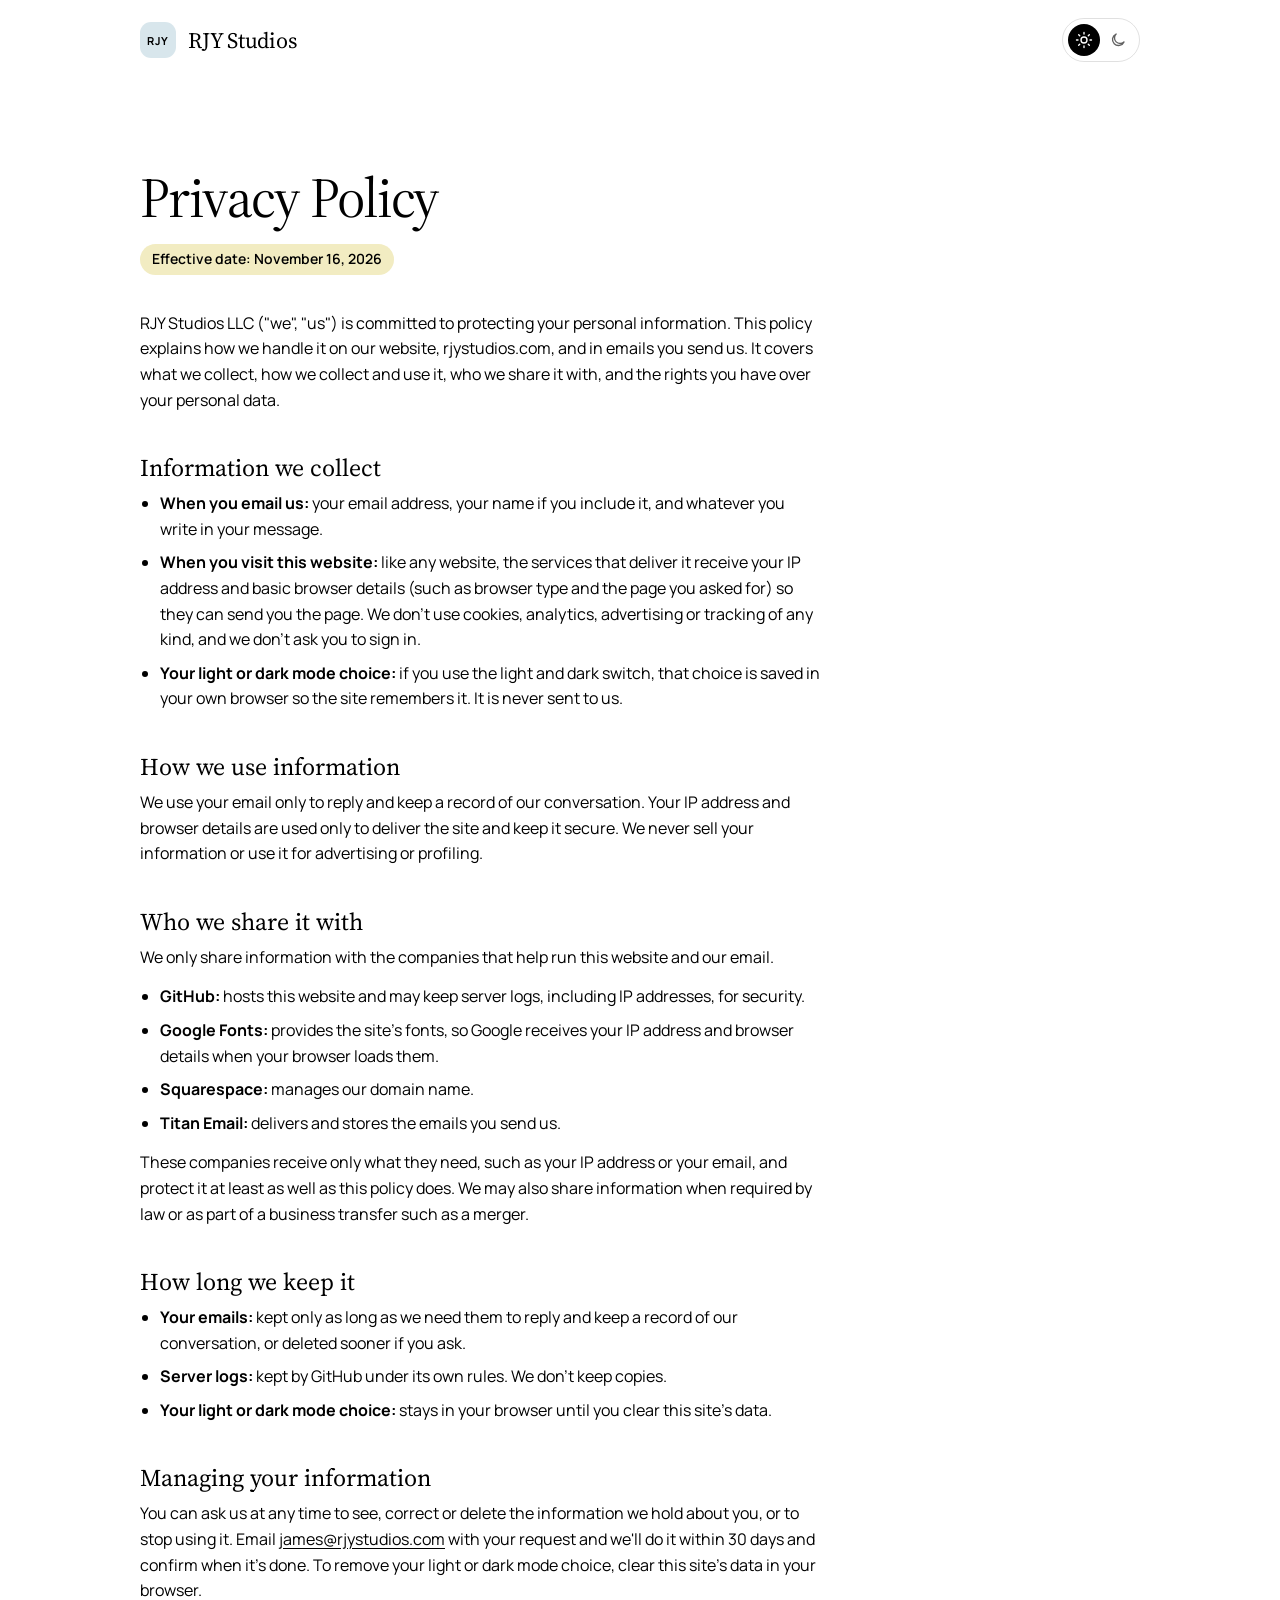
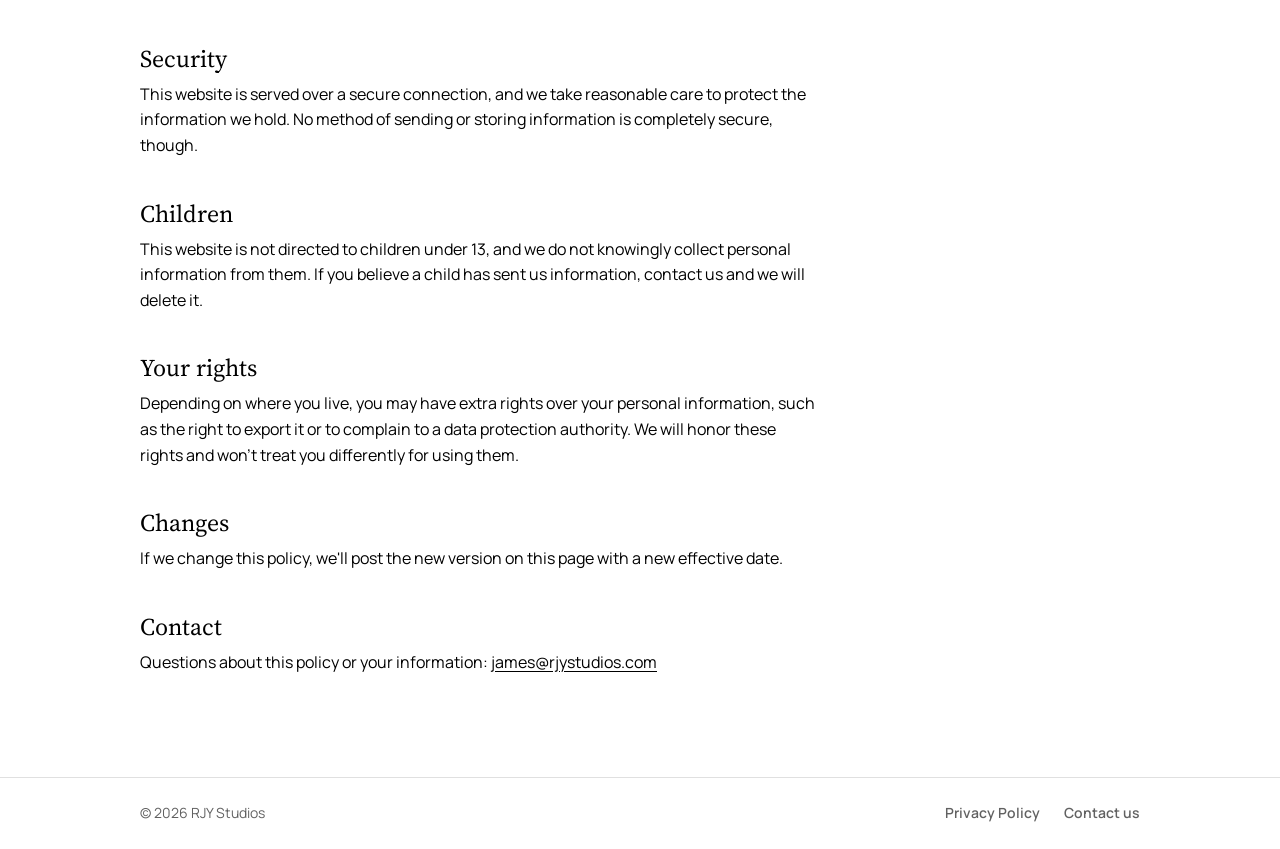
==== privacy/index.html @ 51877071 "Privacy Policy: shorter heading, Managing your information Co-Authored-By: Claude Opus 5.5 <noreply@" ====
<!doctype html>
<html lang="en">
<head>
  <meta charset="utf-8">
  <meta name="viewport" content="width=device-width, initial-scale=1, viewport-fit=cover">
  <title>Privacy Policy · RJY Studios</title>
  <meta name="description" content="How RJY Studios collects, uses and protects information on rjystudios.com and in emails you send us.">
  <meta name="theme-color" content="#ffffff" media="(prefers-color-scheme: light)">
  <meta name="theme-color" content="#000000" media="(prefers-color-scheme: dark)">
  <link rel="icon" href="../assets/favicon.svg" type="image/svg+xml">
  <link rel="preconnect" href="https://fonts.googleapis.com">
  <link rel="preconnect" href="https://fonts.gstatic.com" crossorigin>
  <link rel="stylesheet" href="https://fonts.googleapis.com/css2?family=Manrope:wght@400;500;600;700&amp;family=Source+Serif+4:opsz,wght@8..60,400&amp;display=swap">
  <link rel="stylesheet" href="../assets/site.css">
  <script src="../assets/theme.js"></script>
</head>
<body>
  <header class="site">
    <div class="in">
      <a class="brand" href="../" aria-label="RJY Studios home">
        <span class="mark" aria-hidden="true">RJY</span>
        <span class="wordmark">RJY Studios</span>
      </a>
      <button class="theme-toggle" type="button" aria-label="Switch to dark mode">
        <span class="tt-sun" aria-hidden="true"><svg width="18" height="18" viewBox="0 0 24 24" fill="none" stroke="currentColor" stroke-width="1.8" stroke-linecap="round" stroke-linejoin="round"><circle cx="12" cy="12" r="4"/><path d="M12 2v2M12 20v2M4.9 4.9l1.4 1.4M17.7 17.7l1.4 1.4M2 12h2M20 12h2M4.9 19.1l1.4-1.4M17.7 6.3l1.4-1.4"/></svg></span>
        <span class="tt-moon" aria-hidden="true"><svg width="18" height="18" viewBox="0 0 24 24" fill="none" stroke="currentColor" stroke-width="1.8" stroke-linecap="round" stroke-linejoin="round"><path d="M20 14.5A8 8 0 1 1 9.5 4a6.5 6.5 0 0 0 10.5 10.5z"/></svg></span>
      </button>
    </div>
  </header>

  <main class="doc">
    <div class="in">
      <article>
        <h1>Privacy Policy</h1>
        <p class="date">Effective date: November 16, 2026</p>
        <p>RJY Studios LLC ("we", "us") is committed to protecting your personal information. This policy explains how we handle it on our website, rjystudios.com, and in emails you send us. It covers what we collect, how we collect and use it, who we share it with, and the rights you have over your personal data.</p>

        <h2>Information we collect</h2>
        <ul>
          <li><strong>When you email us:</strong> your email address, your name if you include it, and whatever you write in your message.</li>
          <li><strong>When you visit this website:</strong> like any website, the services that deliver it receive your IP address and basic browser details (such as browser type and the page you asked for) so they can send you the page. We don't use cookies, analytics, advertising or tracking of any kind, and we don't ask you to sign in.</li>
          <li><strong>Your light or dark mode choice:</strong> if you use the light and dark switch, that choice is saved in your own browser so the site remembers it. It is never sent to us.</li>
        </ul>

        <h2>How we use information</h2>
        <p>We use your email only to reply and keep a record of our conversation. Your IP address and browser details are used only to deliver the site and keep it secure. We never sell your information or use it for advertising or profiling.</p>

        <h2>Who we share it with</h2>
        <p>We only share information with the companies that help run this website and our email.</p>
        <ul>
          <li><strong>GitHub:</strong> hosts this website and may keep server logs, including IP addresses, for security.</li>
          <li><strong>Google Fonts:</strong> provides the site's fonts, so Google receives your IP address and browser details when your browser loads them.</li>
          <li><strong>Squarespace:</strong> manages our domain name.</li>
          <li><strong>Titan Email:</strong> delivers and stores the emails you send us.</li>
        </ul>
        <p>These companies receive only what they need, such as your IP address or your email, and protect it at least as well as this policy does. We may also share information when required by law or as part of a business transfer such as a merger.</p>

        <h2>How long we keep it</h2>
        <ul>
          <li><strong>Your emails:</strong> kept only as long as we need them to reply and keep a record of our conversation, or deleted sooner if you ask.</li>
          <li><strong>Server logs:</strong> kept by GitHub under its own rules. We don't keep copies.</li>
          <li><strong>Your light or dark mode choice:</strong> stays in your browser until you clear this site's data.</li>
        </ul>

        <h2>Managing your information</h2>
        <p>You can ask us at any time to see, correct or delete the information we hold about you, or to stop using it. Email <a href="mailto:james@rjystudios.com">james@rjystudios.com</a> with your request and we'll do it within 30 days and confirm when it's done. To remove your light or dark mode choice, clear this site's data in your browser.</p>

        <h2>Security</h2>
        <p>This website is served over a secure connection, and we take reasonable care to protect the information we hold. No method of sending or storing information is completely secure, though.</p>

        <h2>Children</h2>
        <p>This website is not directed to children under 13, and we do not knowingly collect personal information from them. If you believe a child has sent us information, contact us and we will delete it.</p>

        <h2>Your rights</h2>
        <p>Depending on where you live, you may have extra rights over your personal information, such as the right to export it or to complain to a data protection authority. We will honor these rights and won't treat you differently for using them.</p>

        <h2>Changes</h2>
        <p>If we change this policy, we'll post the new version on this page with a new effective date.</p>

        <h2>Contact</h2>
        <p>Questions about this policy or your information: <a href="mailto:james@rjystudios.com">james@rjystudios.com</a></p>
      </article>
    </div>
  </main>

  <footer class="site">
    <div class="in">
      <span>© 2026 RJY Studios</span>
      <nav aria-label="Footer">
        <a href="./" aria-current="page">Privacy Policy</a>
        <a href="mailto:james@rjystudios.com">Contact us</a>
      </nav>
    </div>
  </footer>
</body>
</html>
---- assets/site.css ----
/* RJY Studios website. Look: Nooch's pastels on white (or black in dark mode), Source Serif 4 headings, Manrope text, soft rounded shapes.
   Dark mode follows the device setting, with Nooch's dark colours; pastel surfaces keep black text in both modes, as in Nooch. */
:root {
  --bg: #ffffff;
  --ink: #000000;
  --mu: rgba(0, 0, 0, 0.62);
  --ln: rgba(0, 0, 0, 0.12);
  --gr: rgba(0, 0, 0, 0.07); /* Nooch's light grey */
  --on-pastel: #000000;
  --on-pastel-mu: rgba(0, 0, 0, 0.62);
  /* Nooch's recipe category pastels */
  --sky: #D8E6EC;
  --mint: #D9E8DF;
  --lime: #E4E8D0;
  --butter: #F2ECC2;
  --sand: #F1E3C6;
  --tan: #E3D2BF;
  --lilac: #E6DDEA;
  --blush: #F0D9D2;
  --serif: "Source Serif 4", Georgia, "Times New Roman", serif;
  --sans: "Manrope", -apple-system, system-ui, "Segoe UI", Roboto, sans-serif;
  color-scheme: light;
}
/* Dark mode (Nooch's dark colours). The data-theme lines also let a viewer with its own light/dark switch override the device. */
@media (prefers-color-scheme: dark) {
  :root:not([data-theme="light"]) { --bg: #000000; --ink: #ffffff; --mu: rgba(255, 255, 255, 0.64); --ln: rgba(255, 255, 255, 0.16); --gr: rgba(255, 255, 255, 0.14); color-scheme: dark; }
}
:root[data-theme="dark"] { --bg: #000000; --ink: #ffffff; --mu: rgba(255, 255, 255, 0.64); --ln: rgba(255, 255, 255, 0.16); --gr: rgba(255, 255, 255, 0.14); color-scheme: dark; }

* { box-sizing: border-box; }
html { -webkit-text-size-adjust: 100%; }
body {
  margin: 0;
  background: var(--bg);
  color: var(--ink);
  font: 16px/1.6 var(--sans);
}
a { color: inherit; }
:focus-visible { outline: 2px solid var(--ink); outline-offset: 3px; border-radius: 6px; }

.in {
  width: 100%;
  max-width: 1080px;
  margin: 0 auto;
  padding-left: max(16px, env(safe-area-inset-left, 0px));
  padding-right: max(16px, env(safe-area-inset-right, 0px));
}
@media (min-width: 700px) {
  .in { padding-left: max(40px, env(safe-area-inset-left, 0px)); padding-right: max(40px, env(safe-area-inset-right, 0px)); }
}

/* Header */
header.site .in { display: flex; align-items: center; justify-content: space-between; gap: 16px; padding-block: 18px; }
.brand { display: flex; align-items: center; gap: 12px; text-decoration: none; }
.mark {
  width: 36px; height: 36px; border-radius: 11px; flex: none;
  background: var(--sky); color: var(--on-pastel);
  display: grid; place-items: center;
  font: 700 11px var(--sans); letter-spacing: 0.06em;
}
.wordmark { font: 400 22px/1 var(--serif); letter-spacing: -0.01em; }

/* Light / dark toggle: sun and moon in one pill; the active one sits on a black circle (white in dark mode). 44 px tall. */
.theme-toggle {
  display: inline-flex; align-items: center; gap: 2px; padding: 5px; flex: none;
  border: 1px solid var(--ln); border-radius: 999px; background: transparent;
  color: var(--mu); cursor: pointer; font: inherit;
}
.theme-toggle:hover { color: var(--ink); }
.theme-toggle span { width: 32px; height: 32px; border-radius: 50%; display: grid; place-items: center; transition: background-color 0.2s, color 0.2s; }
:root:not([data-theme="dark"]) .tt-sun,
:root[data-theme="dark"] .tt-moon { background: var(--ink); color: var(--bg); }
@media (prefers-reduced-motion: reduce) { .theme-toggle span { transition: none; } }


/* Home: hero */
.hero .in { display: grid; grid-template-columns: 1fr; gap: 36px; align-items: center; padding-block: clamp(40px, 8vw, 96px) clamp(40px, 7vw, 88px); }
@media (min-width: 820px) { .hero .in { grid-template-columns: minmax(0, 1.72fr) minmax(0, 1fr); } }
.hero h1 {
  font: 400 clamp(42px, 7vw, 80px)/1.05 var(--serif);
  letter-spacing: -0.02em; margin: 0; text-wrap: balance;
}
.hero p { font-size: clamp(17px, 2vw, 20px); color: var(--mu); margin: 22px 0 0; max-width: 36ch; }
.chips { display: flex; flex-wrap: wrap; gap: 8px; list-style: none; margin: 28px 0 0; padding: 0; }
.chips li {
  font-size: 12px; font-weight: 700; letter-spacing: 0.06em; text-transform: uppercase;
  border-radius: 999px; padding: 7px 14px; color: var(--on-pastel);
}
.chips li:nth-child(1) { background: var(--sky); }
.chips li:nth-child(2) { background: var(--mint); }
.chips li:nth-child(3) { background: var(--lilac); }

/* Hero illustration: an iPad with an iPhone and an Android phone in front (inline SVG in index.html). */
.devart { width: 100%; max-width: 440px; height: auto; justify-self: center; }
@media (max-width: 819px) { .devart { max-width: 352px; } }
.devart .d-body { fill: #1d1d1f; }
.devart .d-screen { fill: #ffffff; }
.devart .d-ui { fill: rgba(0, 0, 0, 0.12); }
.devart .d-cam { fill: #000000; }
@media (prefers-color-scheme: dark) {
  :root:not([data-theme="light"]) .devart .d-body { fill: #3a3a3c; }
  :root:not([data-theme="light"]) .devart .d-screen { fill: #161616; }
  :root:not([data-theme="light"]) .devart .d-ui { fill: rgba(255, 255, 255, 0.16); }
}
:root[data-theme="dark"] .devart .d-body { fill: #3a3a3c; }
:root[data-theme="dark"] .devart .d-screen { fill: #161616; }
:root[data-theme="dark"] .devart .d-ui { fill: rgba(255, 255, 255, 0.16); }

/* Home: cards */
.cards .in { display: grid; grid-template-columns: 1fr; gap: 16px; padding-block: 0 clamp(32px, 4vw, 48px); }
.card { color: var(--ink); border-radius: 12px; padding: clamp(24px, 3.4vw, 40px); min-width: 0; }
.card.what { background: var(--gr); }
.card h2 { font: 400 clamp(24px, 2.8vw, 32px)/1.2 var(--serif); letter-spacing: -0.01em; margin: 0; }
.card p { margin: 14px 0 0; color: var(--mu); max-width: 60ch; }

/* Privacy Policy and other text pages */
.doc .in { padding-block: clamp(40px, 7vw, 88px); }
.doc article { max-width: 68ch; }
.doc h1 { font: 400 clamp(38px, 5.5vw, 56px)/1.08 var(--serif); letter-spacing: -0.02em; margin: 0 0 16px; }
.doc .date { display: inline-block; background: var(--butter); color: var(--on-pastel); border-radius: 999px; padding: 4px 12px; font-size: 14px; font-weight: 600; margin: 0 0 36px; }
.doc h2 { font: 400 24px/1.25 var(--serif); margin: 40px 0 8px; }
.doc p { margin: 0 0 14px; }
.doc ul { margin: 0 0 14px; padding-left: 20px; display: grid; gap: 8px; }
.doc a { text-underline-offset: 3px; }

/* Footer */
footer.site { border-top: 1px solid var(--ln); color: var(--mu); font-size: 14px; }
footer.site .in {
  display: flex; flex-wrap: wrap; justify-content: space-between; gap: 12px 24px;
  padding-block: 24px calc(24px + env(safe-area-inset-bottom, 0px));
}
footer.site nav { display: flex; flex-wrap: wrap; gap: 4px 24px; }
footer.site a { text-decoration: none; font-weight: 600; }
footer.site a:hover { color: var(--ink); text-decoration: underline; }
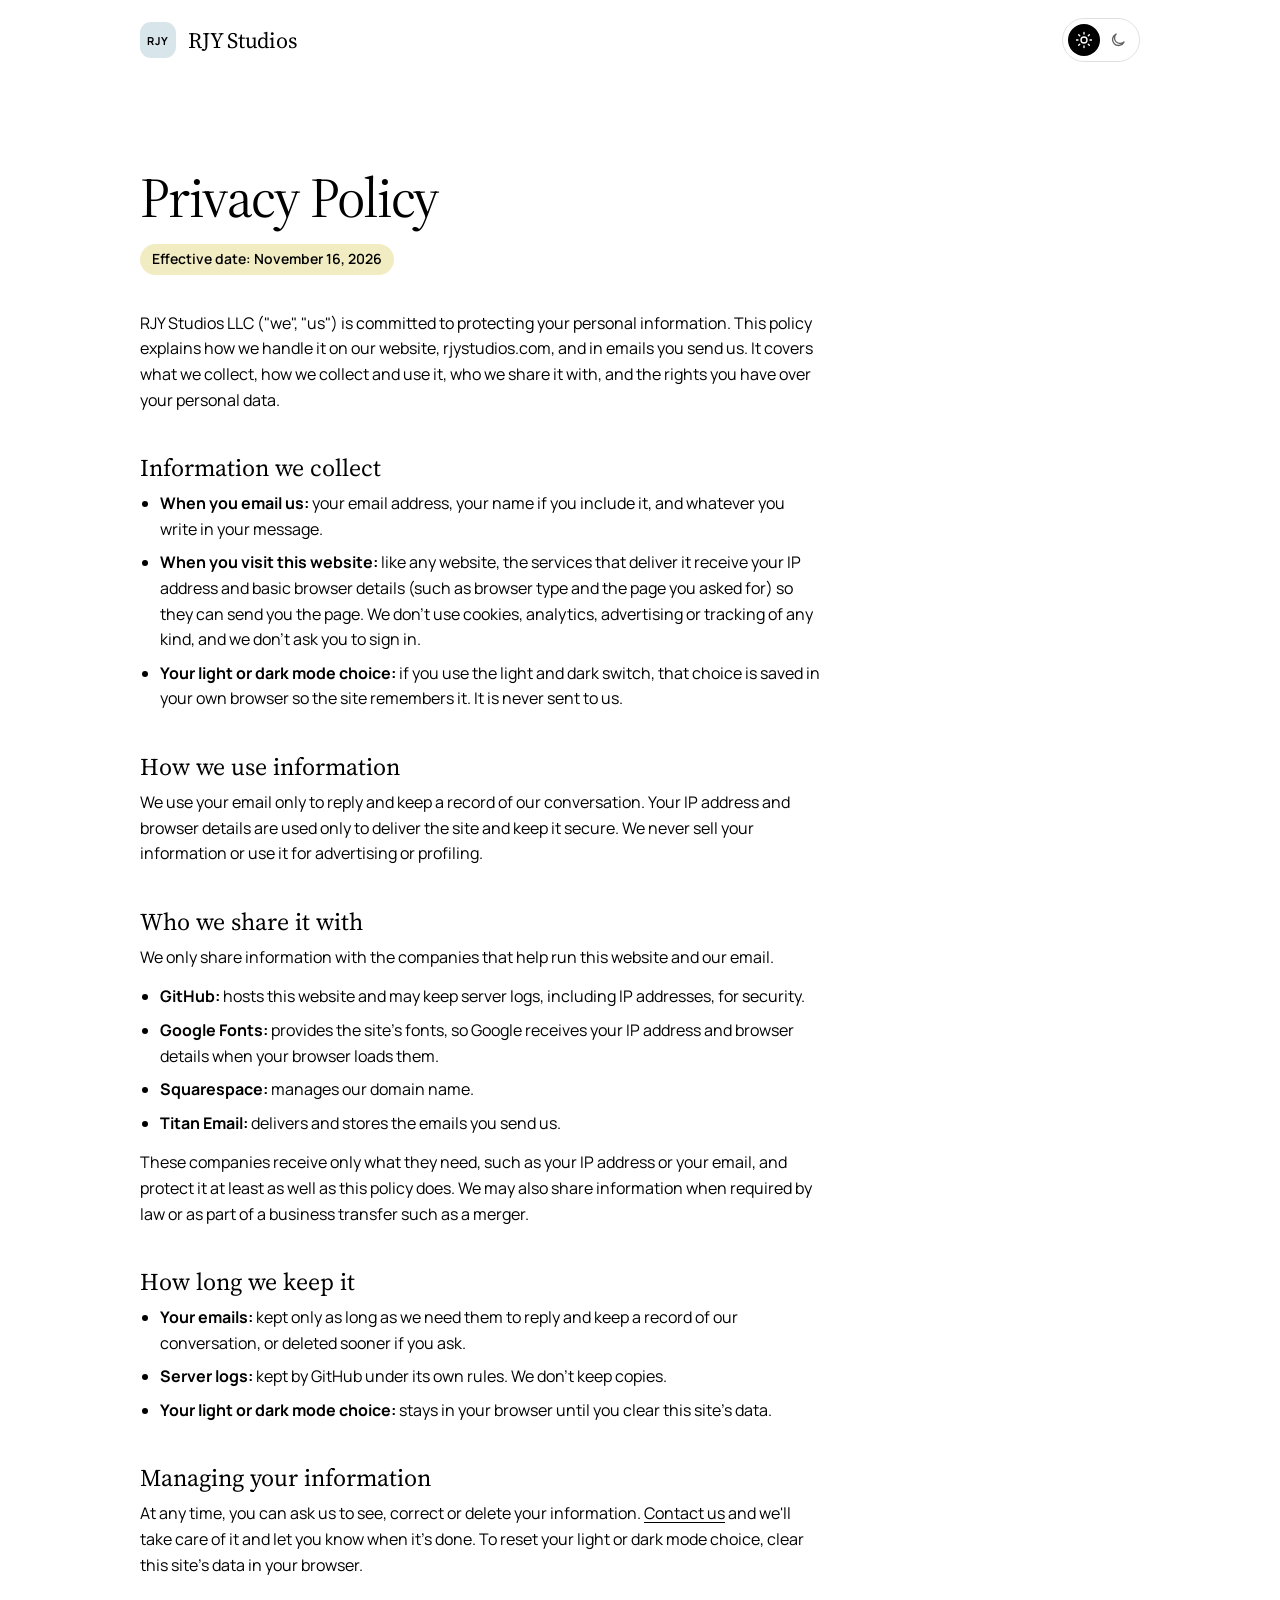
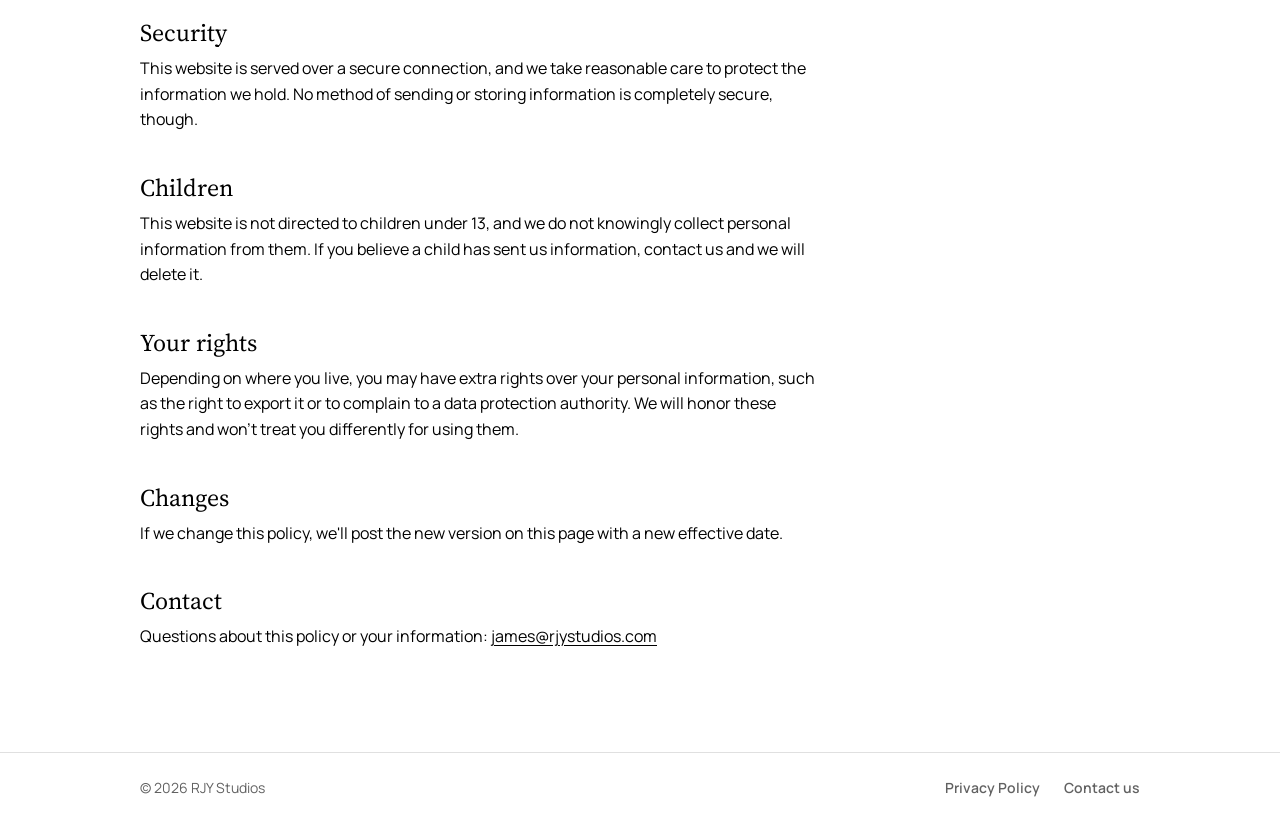
==== commit 6d6b57aa: "Privacy Policy: new Managing your information text "Contact us" links to an email to james@rjystudio" ====
--- a/privacy/index.html
+++ b/privacy/index.html
@@ -63,7 +63,7 @@
         </ul>
 
         <h2>Managing your information</h2>
-        <p>You can ask us at any time to see, correct or delete the information we hold about you, or to stop using it. Email <a href="mailto:james@rjystudios.com">james@rjystudios.com</a> with your request and we'll do it within 30 days and confirm when it's done. To remove your light or dark mode choice, clear this site's data in your browser.</p>
+        <p>At any time, you can ask us to see, correct or delete your information. <a href="mailto:james@rjystudios.com">Contact us</a> and we'll take care of it and let you know when it's done. To reset your light or dark mode choice, clear this site's data in your browser.</p>
 
         <h2>Security</h2>
         <p>This website is served over a secure connection, and we take reasonable care to protect the information we hold. No method of sending or storing information is completely secure, though.</p>
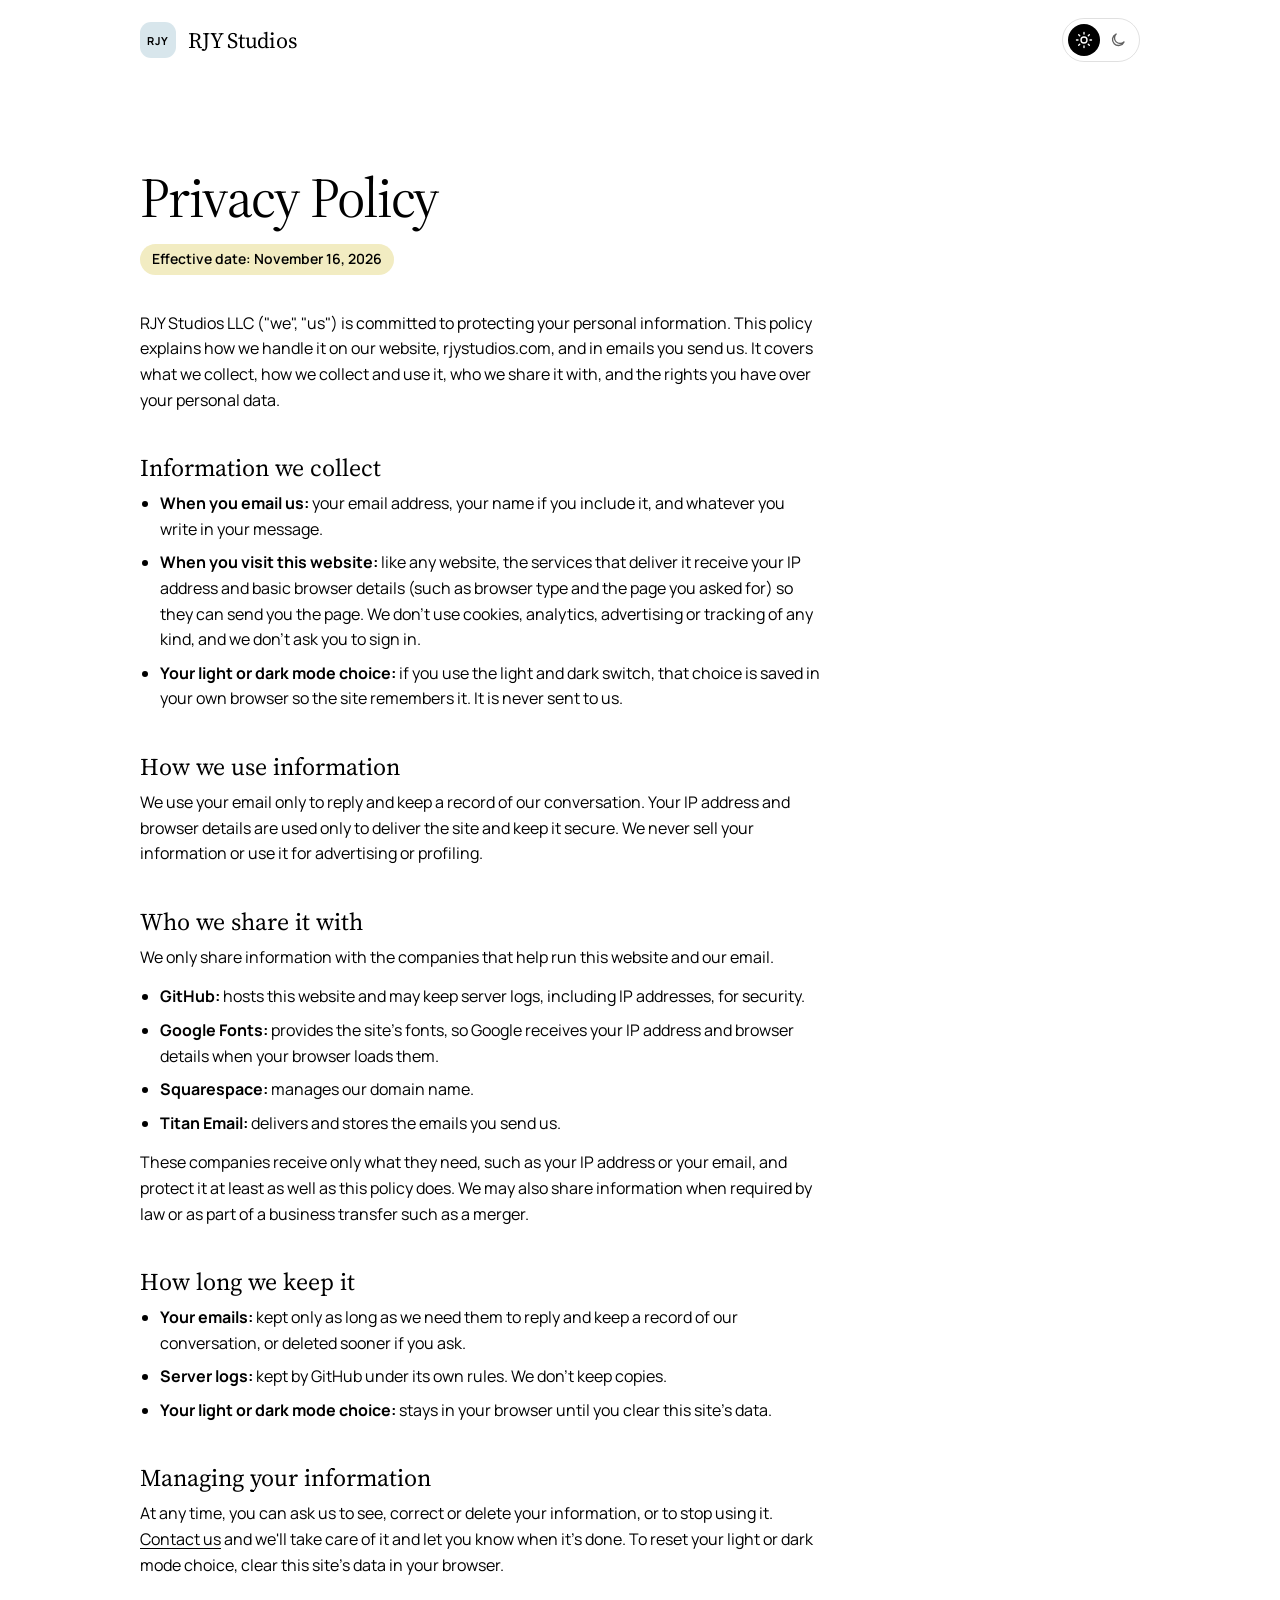
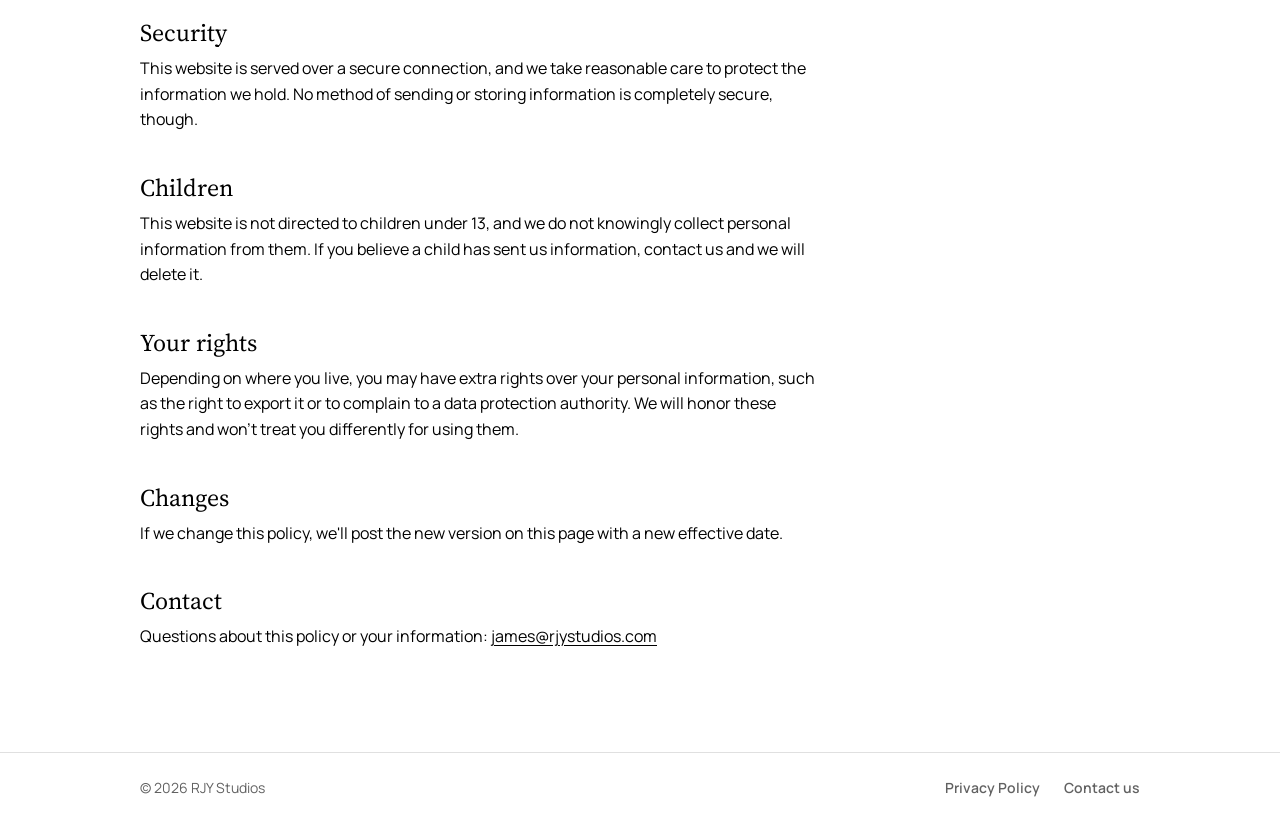
==== commit fe1b2d00: "Privacy Policy: bring back "or to stop using it" Co-Authored-By: Claude Opus 5.5 <noreply@anthropic." ====
--- a/privacy/index.html
+++ b/privacy/index.html
@@ -63,7 +63,7 @@
         </ul>
 
         <h2>Managing your information</h2>
-        <p>At any time, you can ask us to see, correct or delete your information. <a href="mailto:james@rjystudios.com">Contact us</a> and we'll take care of it and let you know when it's done. To reset your light or dark mode choice, clear this site's data in your browser.</p>
+        <p>At any time, you can ask us to see, correct or delete your information, or to stop using it. <a href="mailto:james@rjystudios.com">Contact us</a> and we'll take care of it and let you know when it's done. To reset your light or dark mode choice, clear this site's data in your browser.</p>
 
         <h2>Security</h2>
         <p>This website is served over a secure connection, and we take reasonable care to protect the information we hold. No method of sending or storing information is completely secure, though.</p>
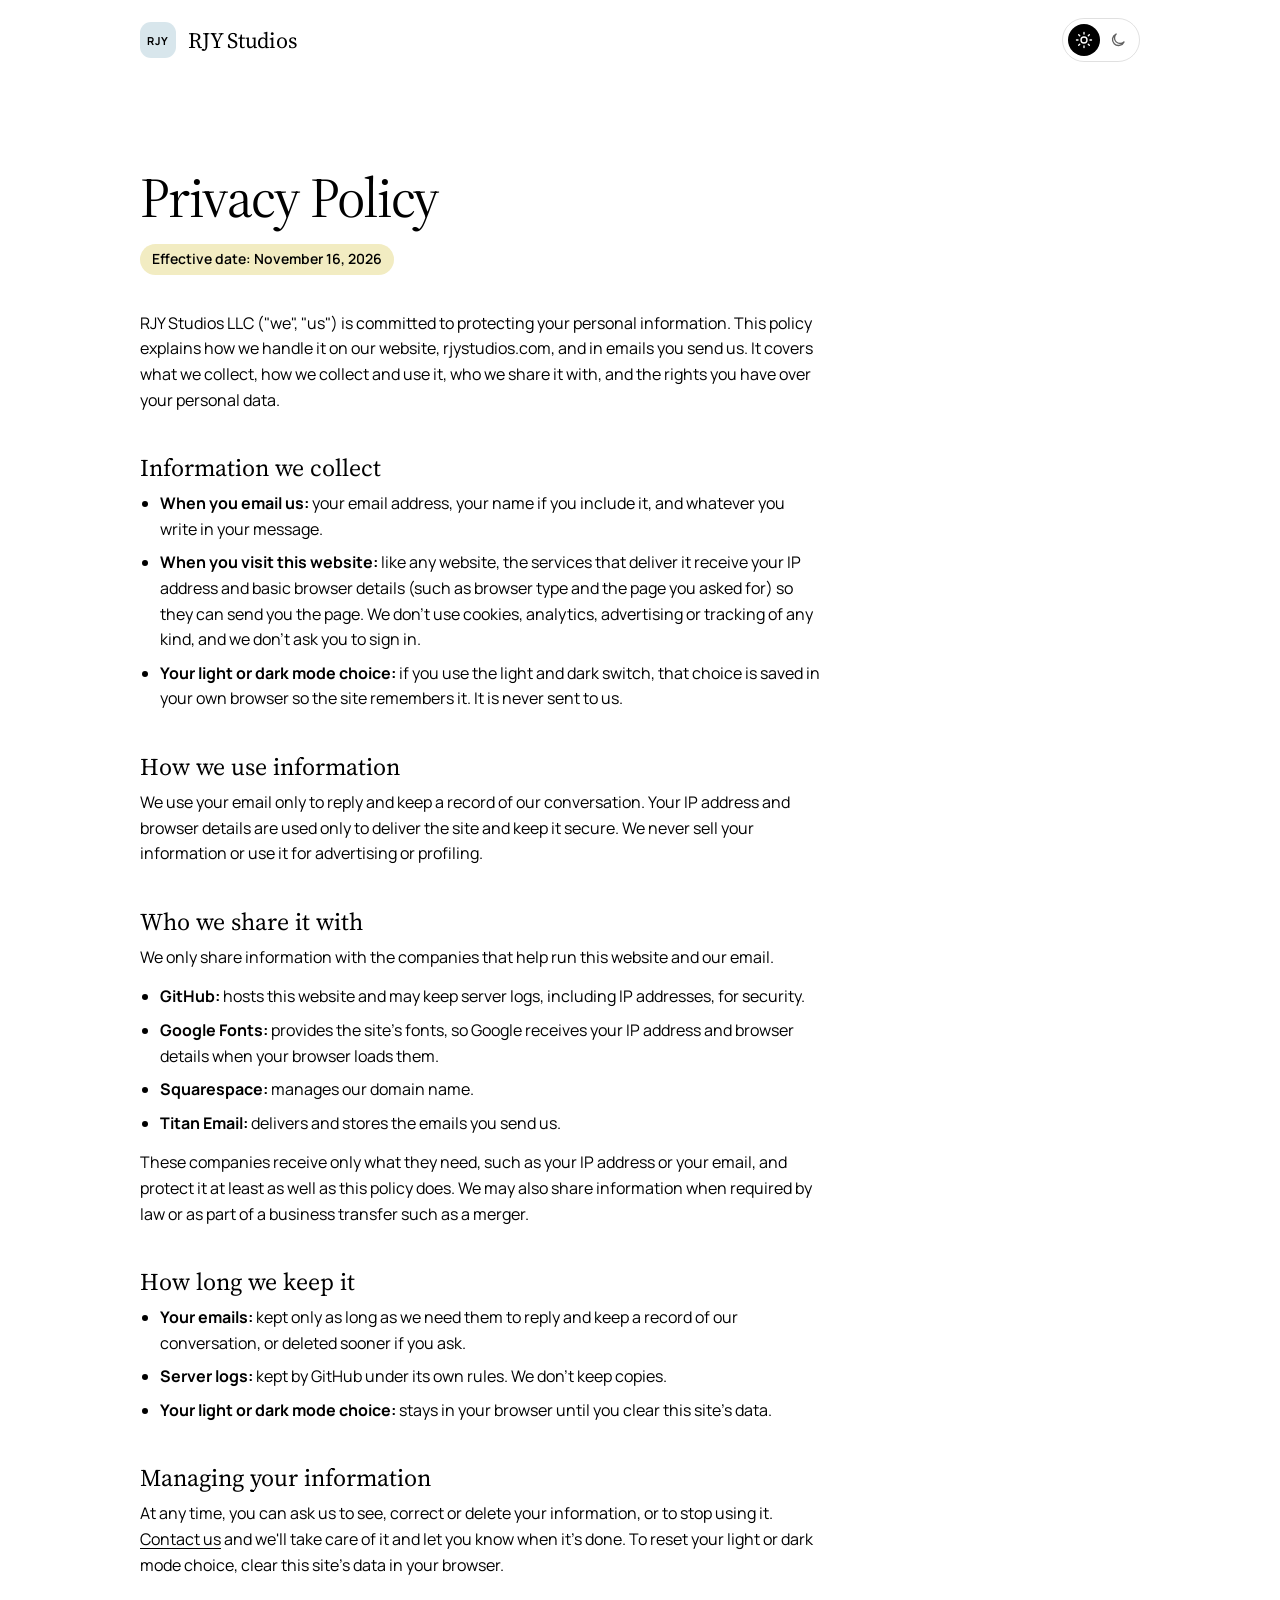
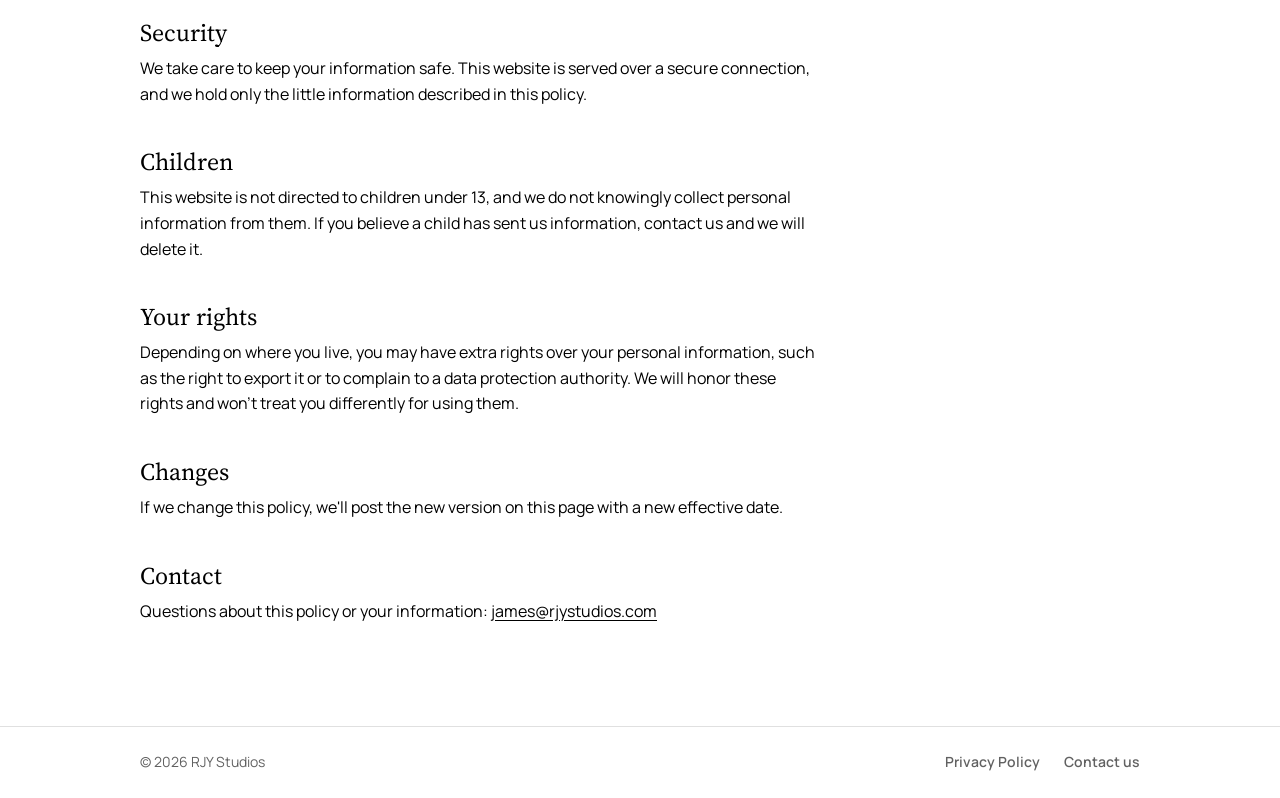
==== commit 0de87d45: "Privacy Policy: warmer Security section without the disclaimer Co-Authored-By: Claude Opus 5.5 <nore" ====
--- a/privacy/index.html
+++ b/privacy/index.html
@@ -66,7 +66,7 @@
         <p>At any time, you can ask us to see, correct or delete your information, or to stop using it. <a href="mailto:james@rjystudios.com">Contact us</a> and we'll take care of it and let you know when it's done. To reset your light or dark mode choice, clear this site's data in your browser.</p>
 
         <h2>Security</h2>
-        <p>This website is served over a secure connection, and we take reasonable care to protect the information we hold. No method of sending or storing information is completely secure, though.</p>
+        <p>We take care to keep your information safe. This website is served over a secure connection, and we hold only the little information described in this policy.</p>
 
         <h2>Children</h2>
         <p>This website is not directed to children under 13, and we do not knowingly collect personal information from them. If you believe a child has sent us information, contact us and we will delete it.</p>
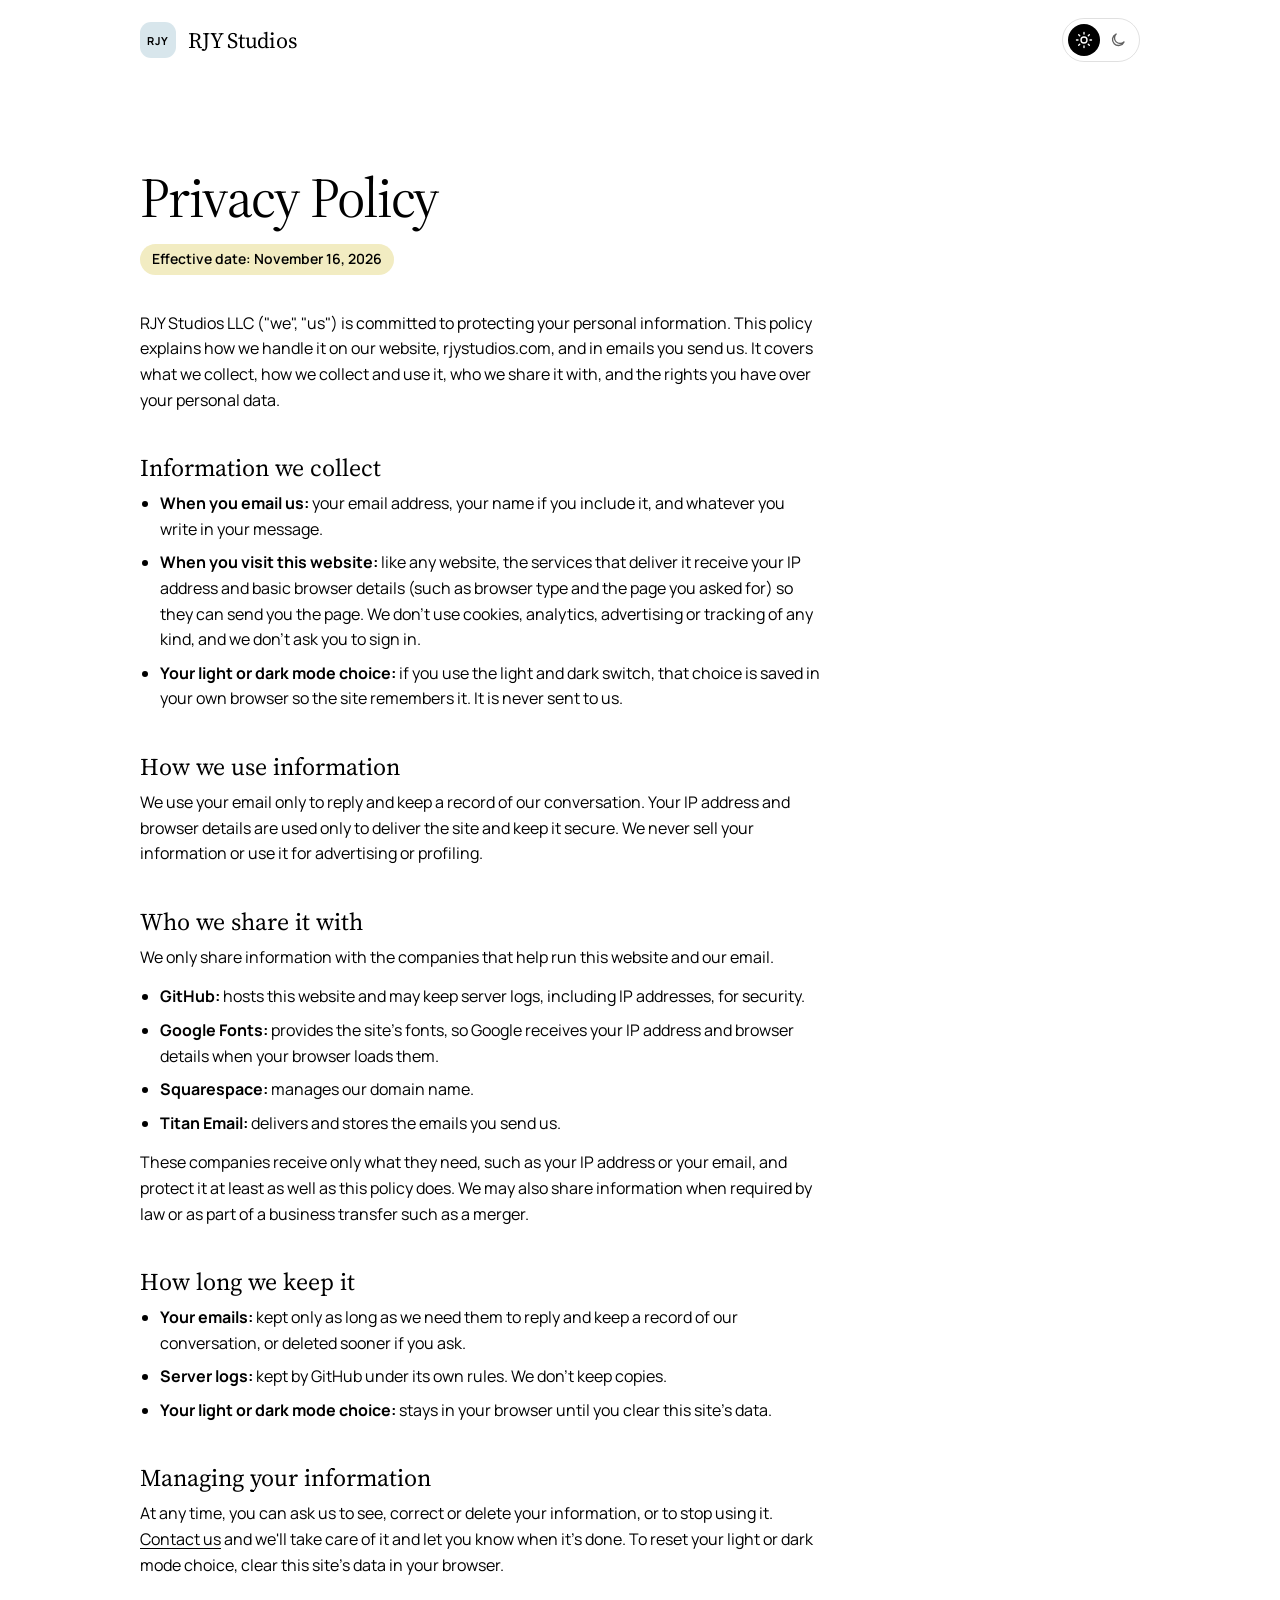
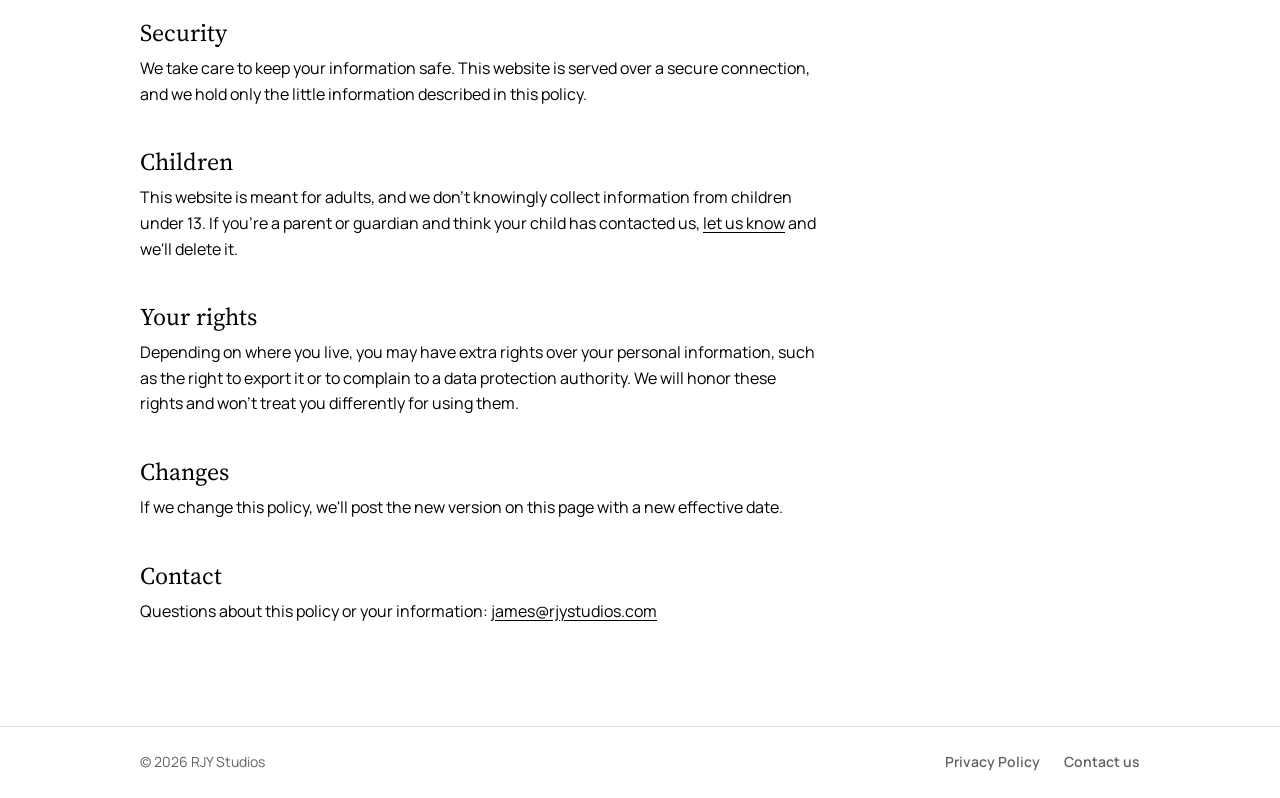
==== commit a4738d2f: "Privacy Policy: warmer Children section aimed at parents "let us know" links to an email to james@rj" ====
--- a/privacy/index.html
+++ b/privacy/index.html
@@ -69,7 +69,7 @@
         <p>We take care to keep your information safe. This website is served over a secure connection, and we hold only the little information described in this policy.</p>
 
         <h2>Children</h2>
-        <p>This website is not directed to children under 13, and we do not knowingly collect personal information from them. If you believe a child has sent us information, contact us and we will delete it.</p>
+        <p>This website is meant for adults, and we don't knowingly collect information from children under 13. If you're a parent or guardian and think your child has contacted us, <a href="mailto:james@rjystudios.com">let us know</a> and we'll delete it.</p>
 
         <h2>Your rights</h2>
         <p>Depending on where you live, you may have extra rights over your personal information, such as the right to export it or to complain to a data protection authority. We will honor these rights and won't treat you differently for using them.</p>
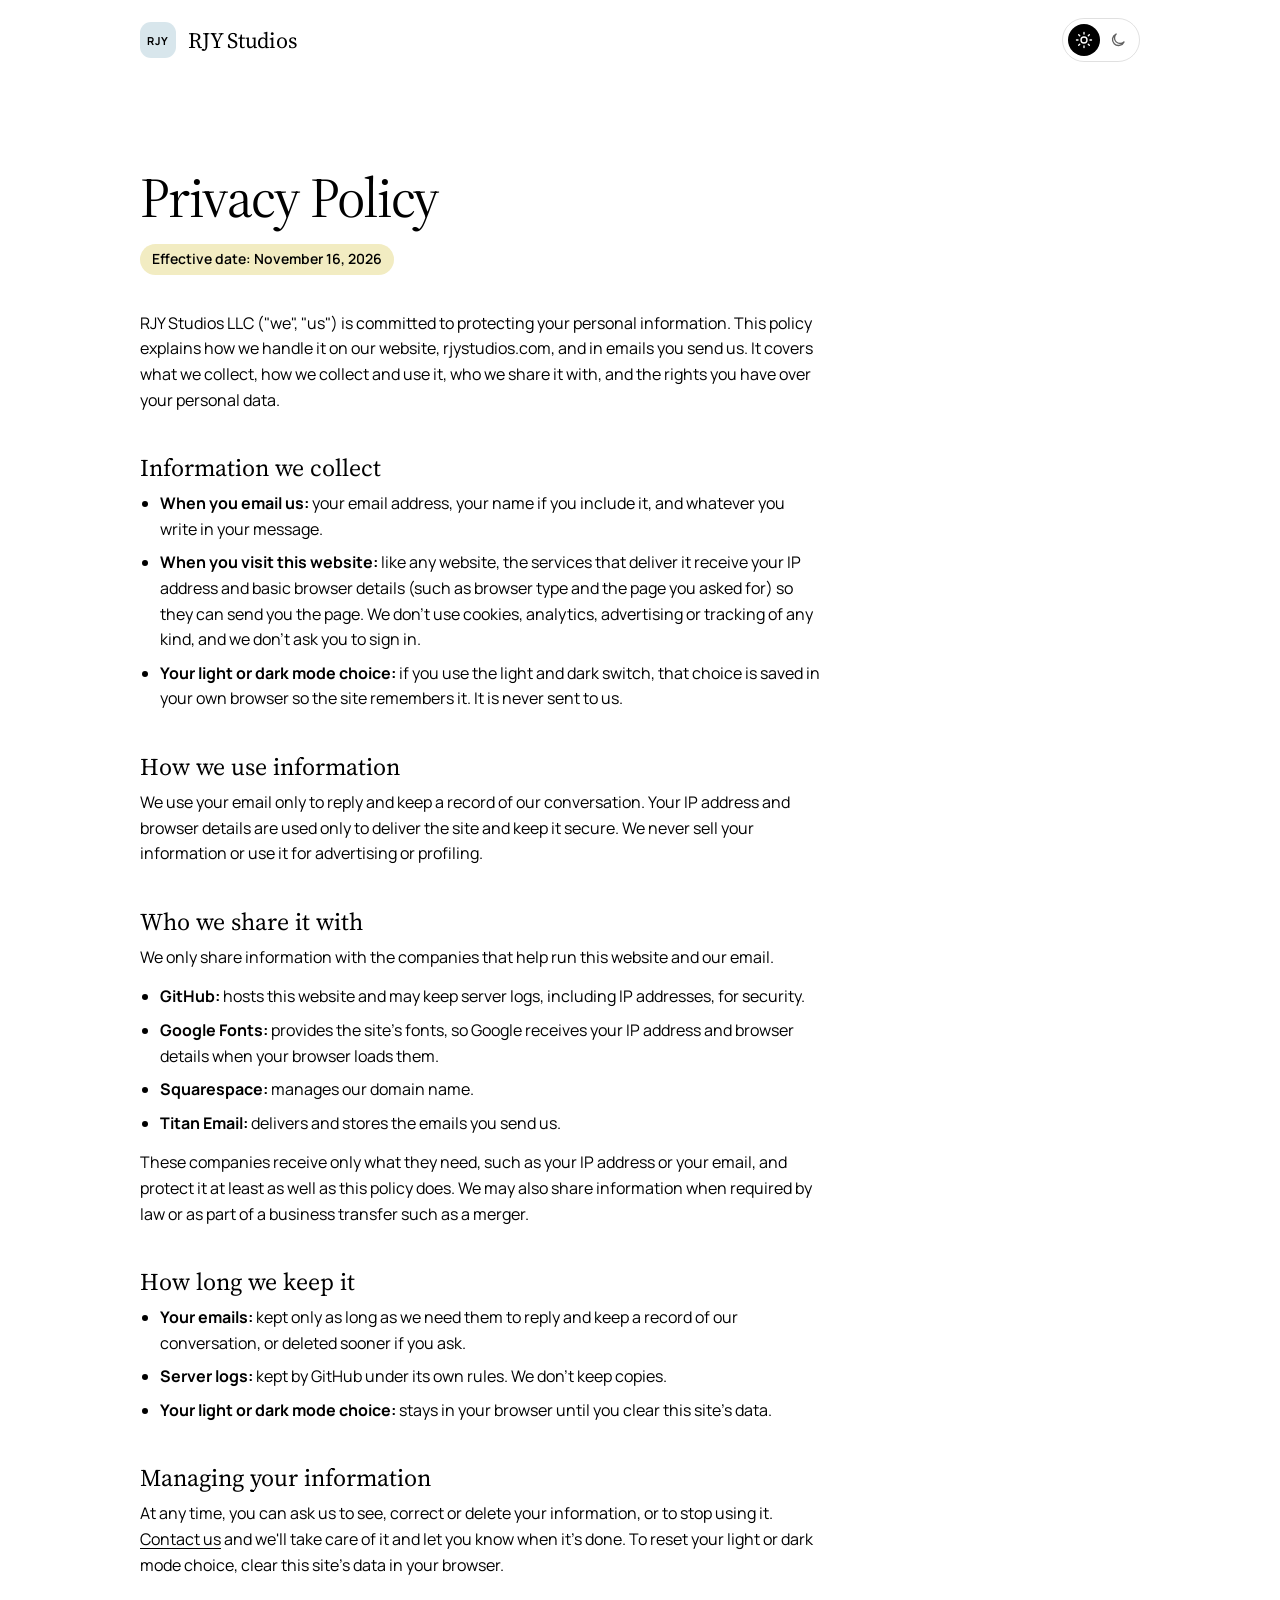
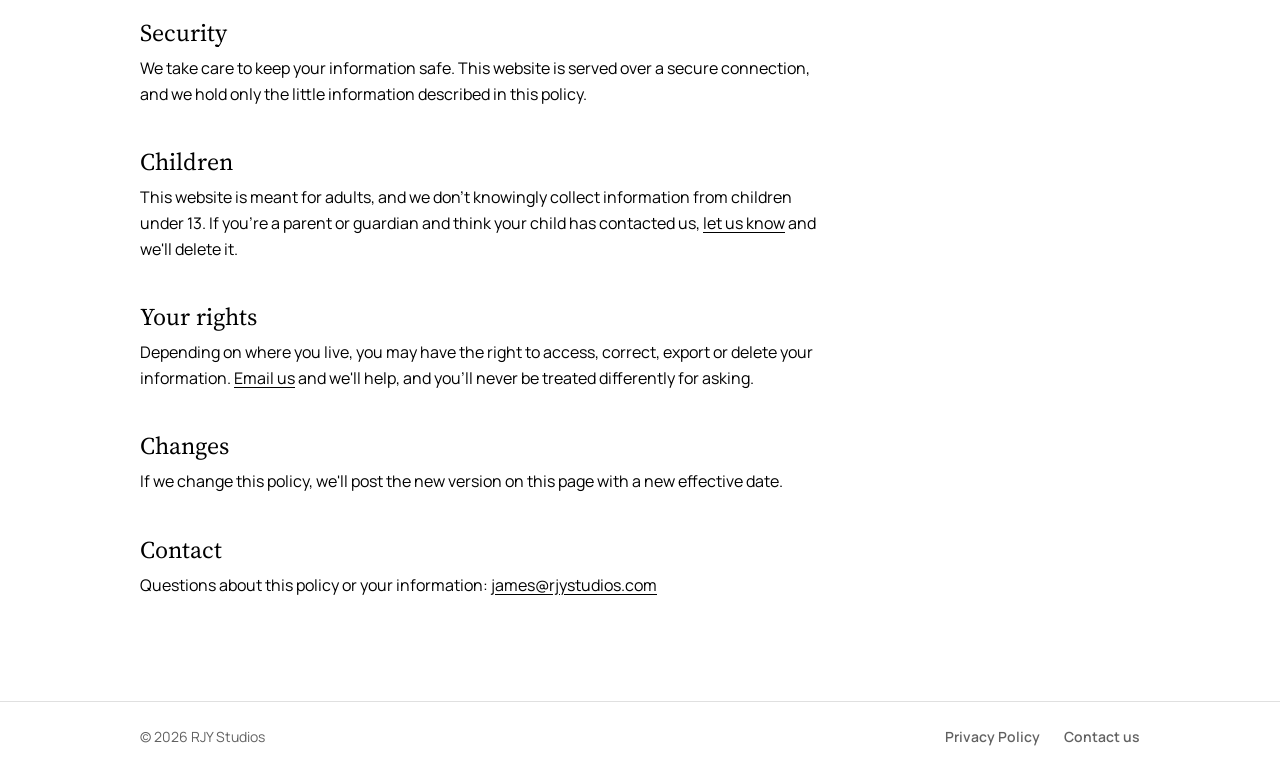
==== commit 507edd1b: "Privacy Policy: simpler Your rights section "Email us" links to an email to james@rjystudios.com.  C" ====
--- a/privacy/index.html
+++ b/privacy/index.html
@@ -72,7 +72,7 @@
         <p>This website is meant for adults, and we don't knowingly collect information from children under 13. If you're a parent or guardian and think your child has contacted us, <a href="mailto:james@rjystudios.com">let us know</a> and we'll delete it.</p>
 
         <h2>Your rights</h2>
-        <p>Depending on where you live, you may have extra rights over your personal information, such as the right to export it or to complain to a data protection authority. We will honor these rights and won't treat you differently for using them.</p>
+        <p>Depending on where you live, you may have the right to access, correct, export or delete your information. <a href="mailto:james@rjystudios.com">Email us</a> and we'll help, and you'll never be treated differently for asking.</p>
 
         <h2>Changes</h2>
         <p>If we change this policy, we'll post the new version on this page with a new effective date.</p>
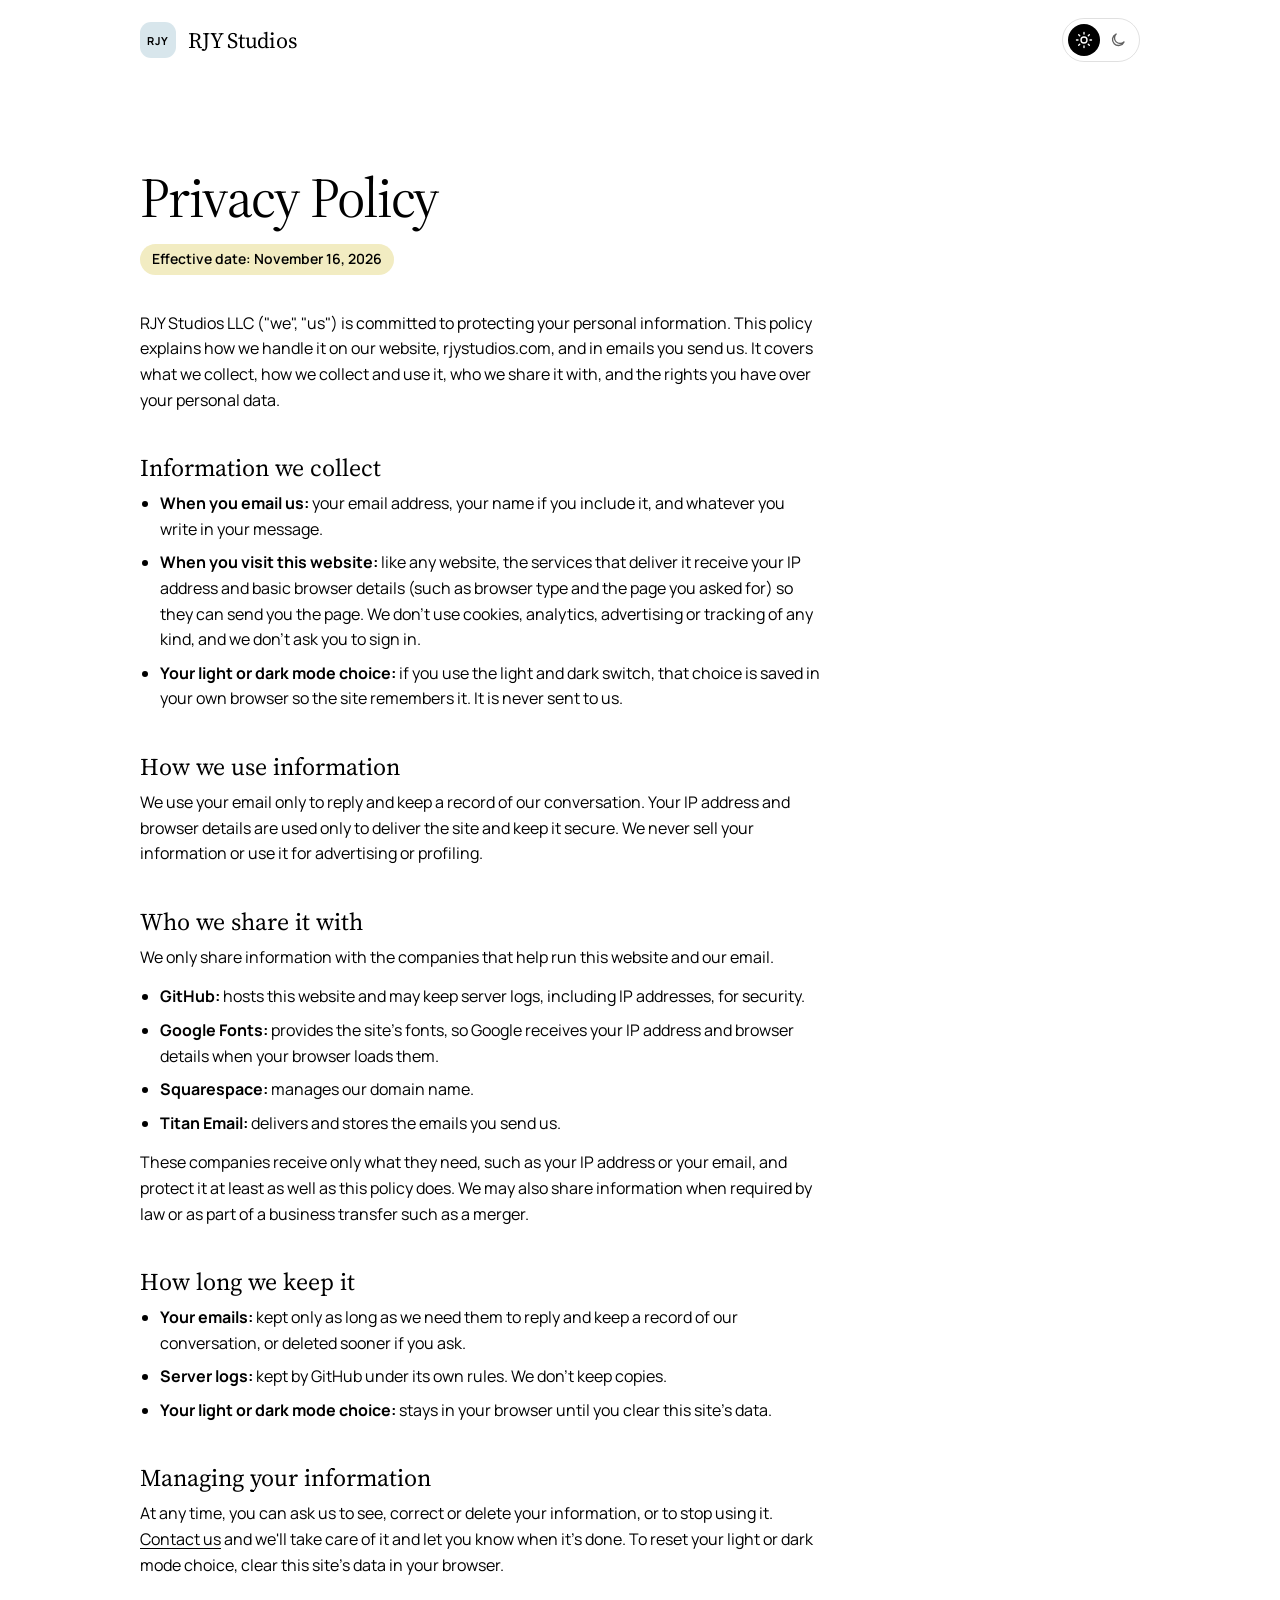
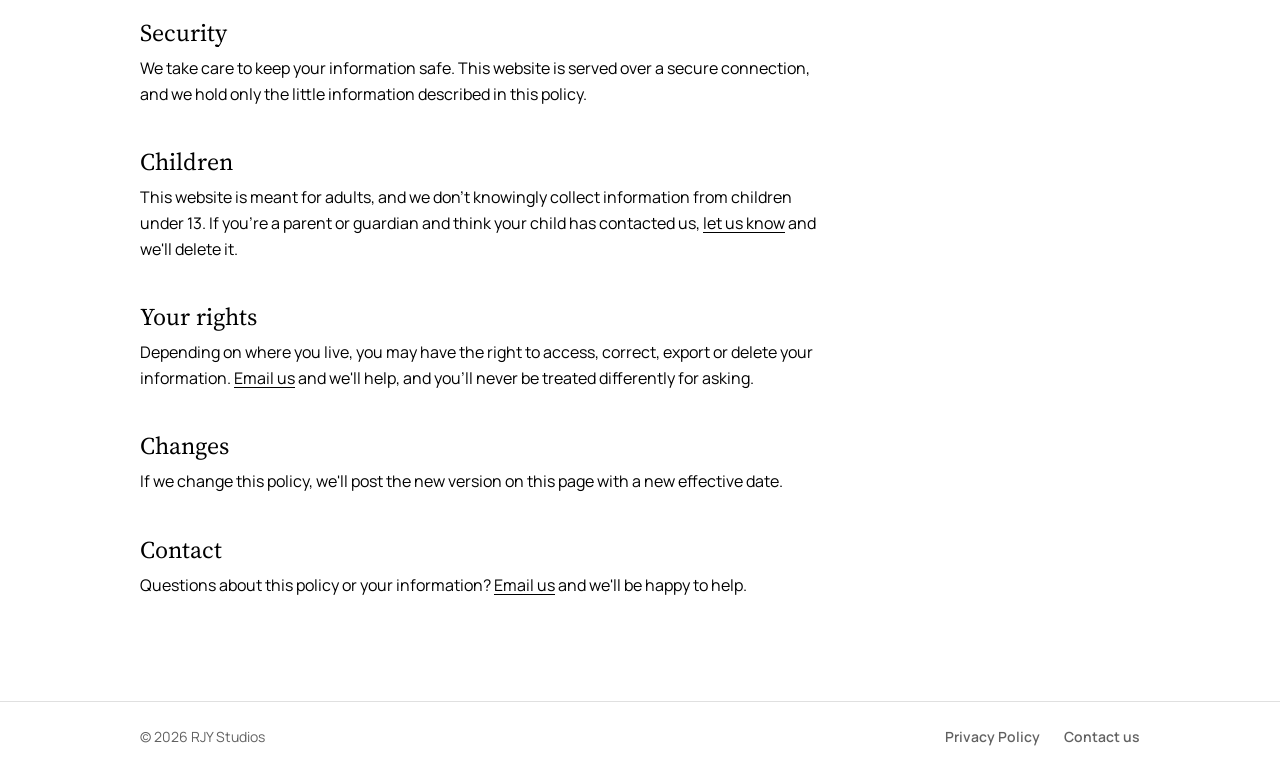
==== commit db3da4ba: "Privacy Policy: Contact uses an Email us link instead of the address Co-Authored-By: Claude Opus 5.5" ====
--- a/privacy/index.html
+++ b/privacy/index.html
@@ -78,7 +78,7 @@
         <p>If we change this policy, we'll post the new version on this page with a new effective date.</p>
 
         <h2>Contact</h2>
-        <p>Questions about this policy or your information: <a href="mailto:james@rjystudios.com">james@rjystudios.com</a></p>
+        <p>Questions about this policy or your information? <a href="mailto:james@rjystudios.com">Email us</a> and we'll be happy to help.</p>
       </article>
     </div>
   </main>
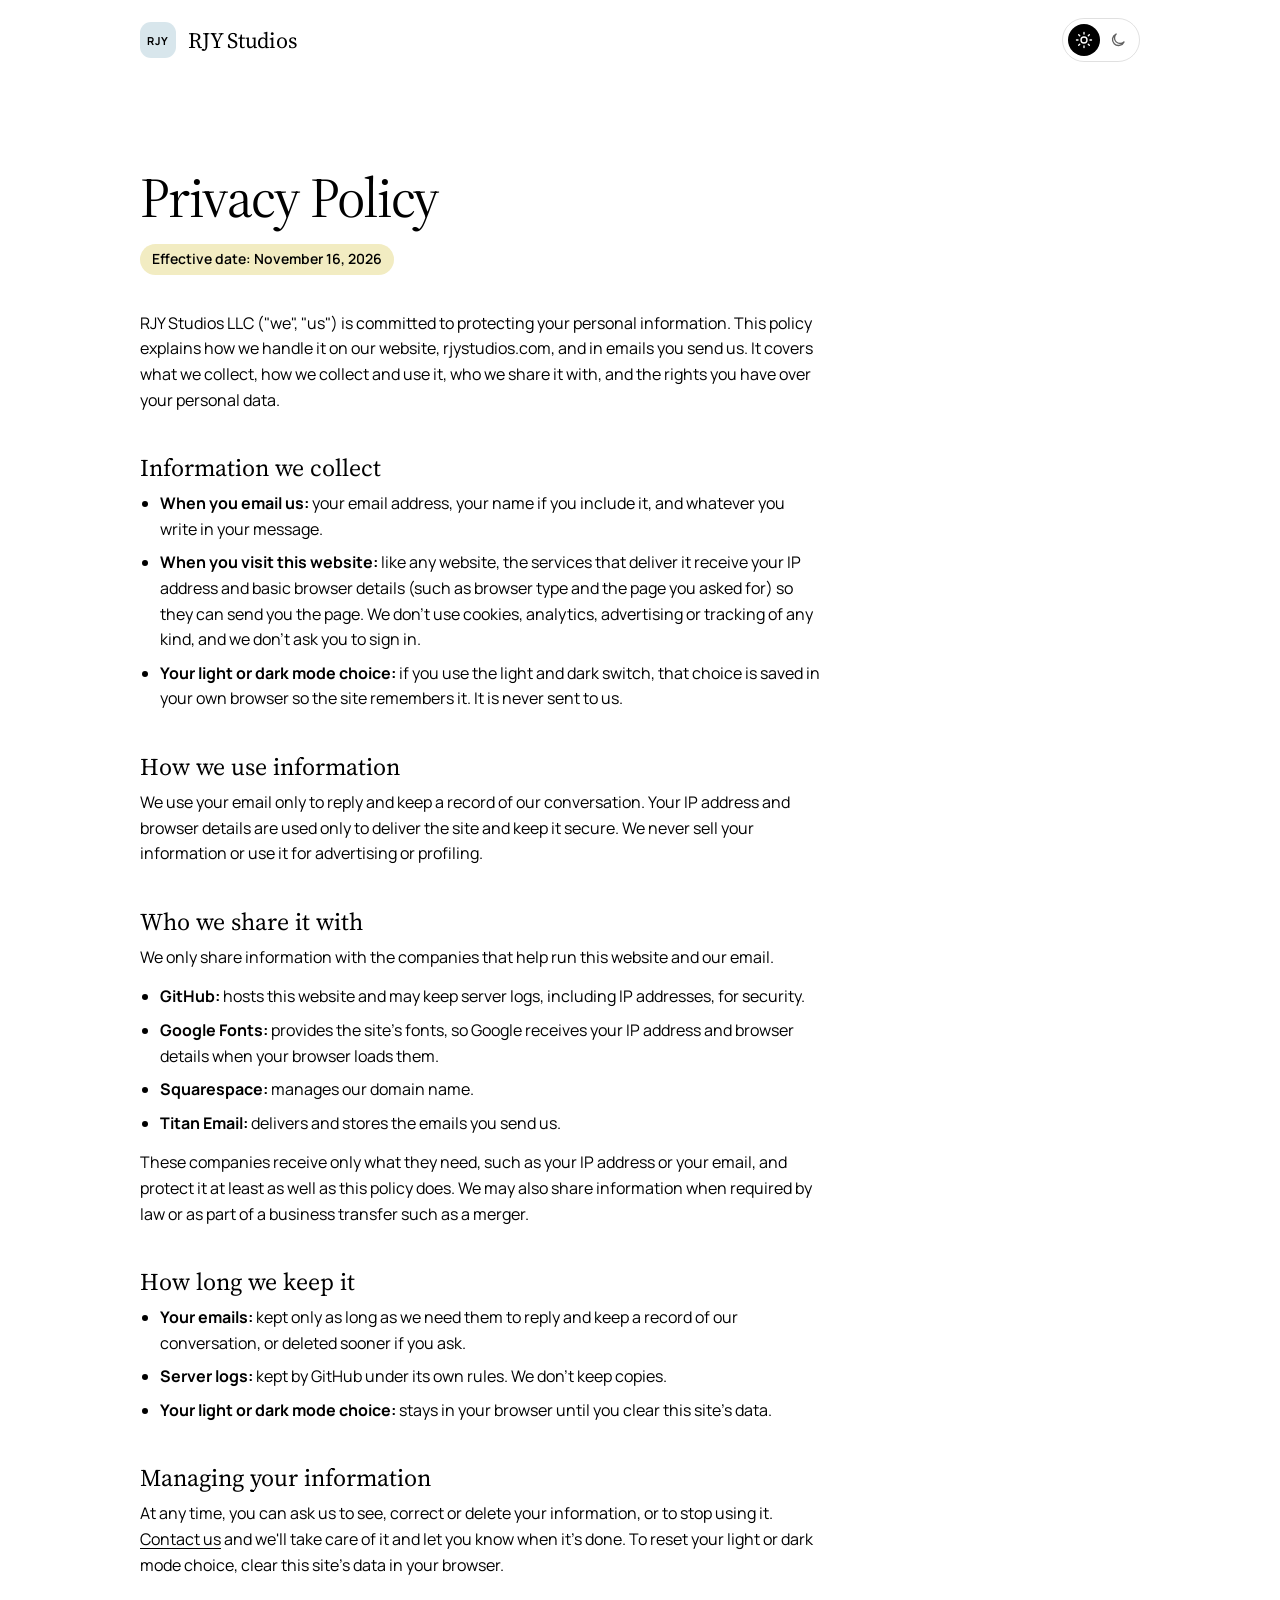
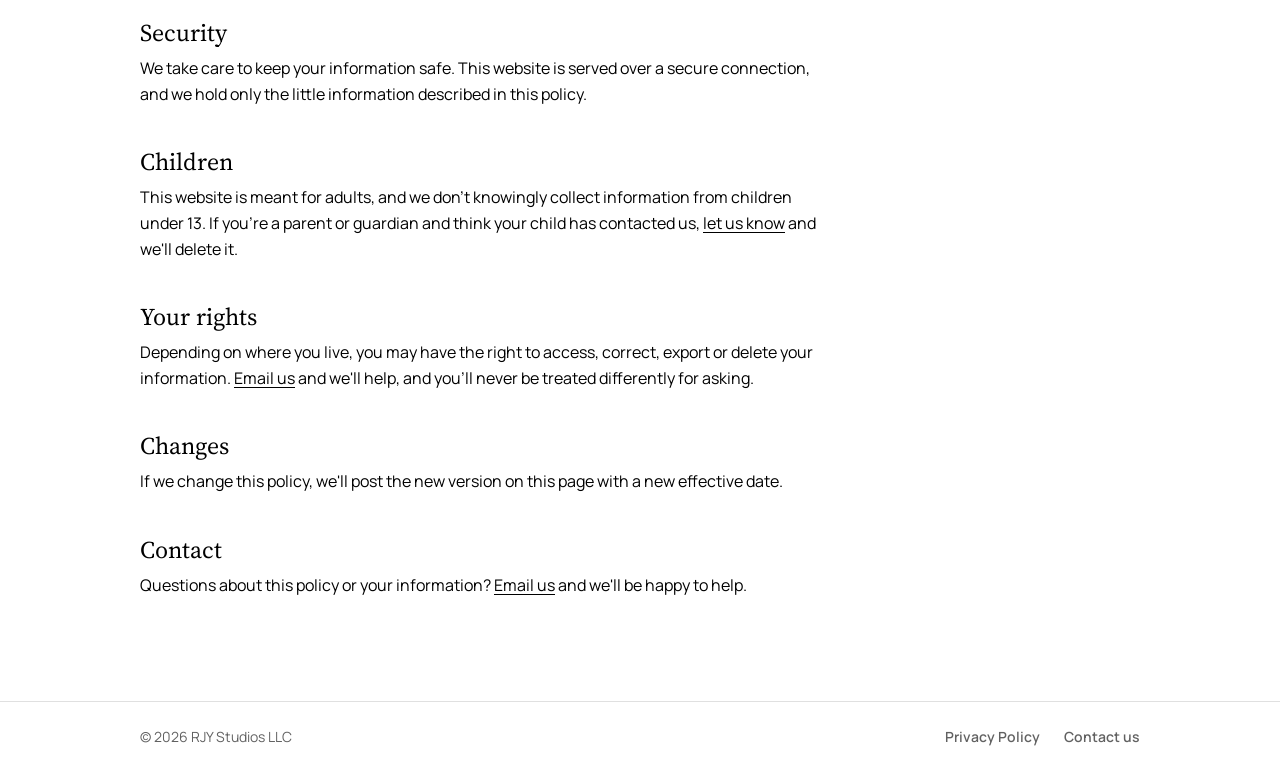
==== commit 7c3121d9: "Footer: use the legal name, RJY Studios LLC Co-Authored-By: Claude Opus 5.5 <noreply@anthropic.com> " ====
--- a/privacy/index.html
+++ b/privacy/index.html
@@ -85,7 +85,7 @@
 
   <footer class="site">
     <div class="in">
-      <span>© 2026 RJY Studios</span>
+      <span>© 2026 RJY Studios LLC</span>
       <nav aria-label="Footer">
         <a href="./" aria-current="page">Privacy Policy</a>
         <a href="mailto:james@rjystudios.com">Contact us</a>
